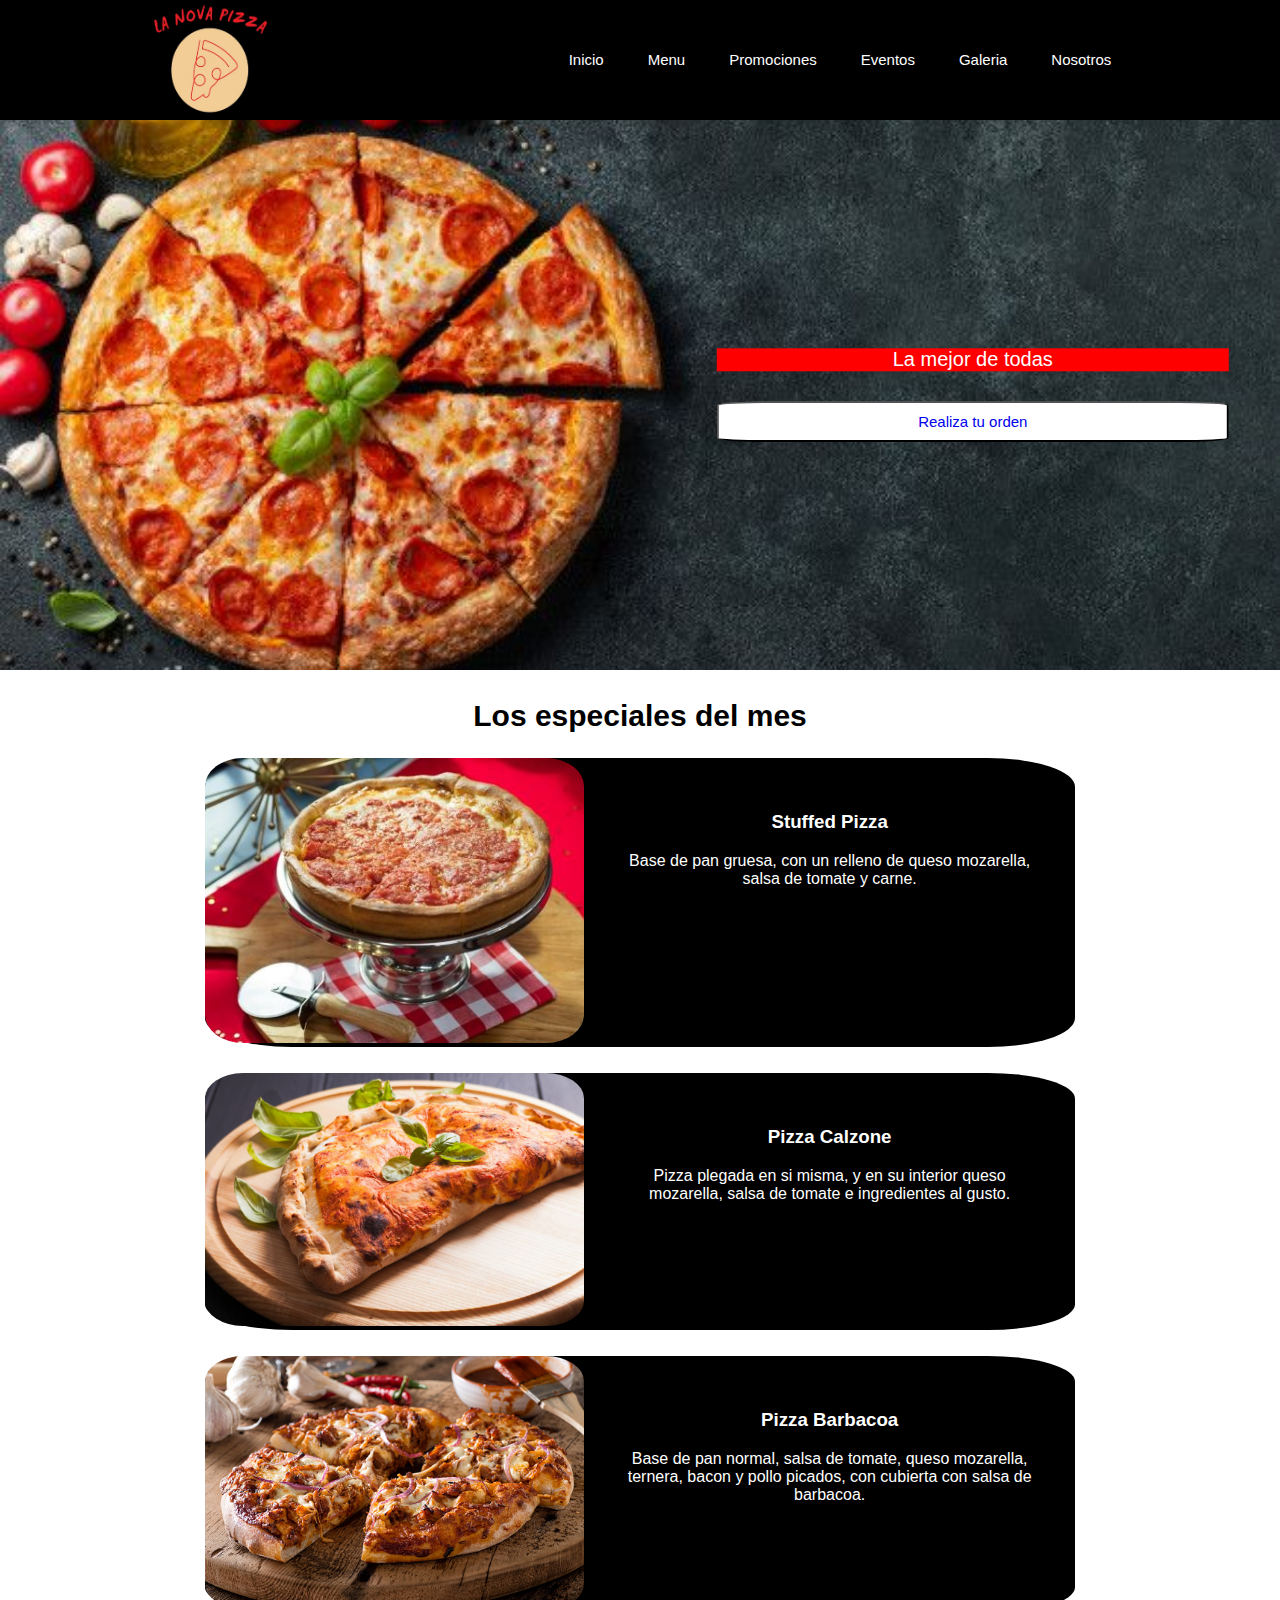
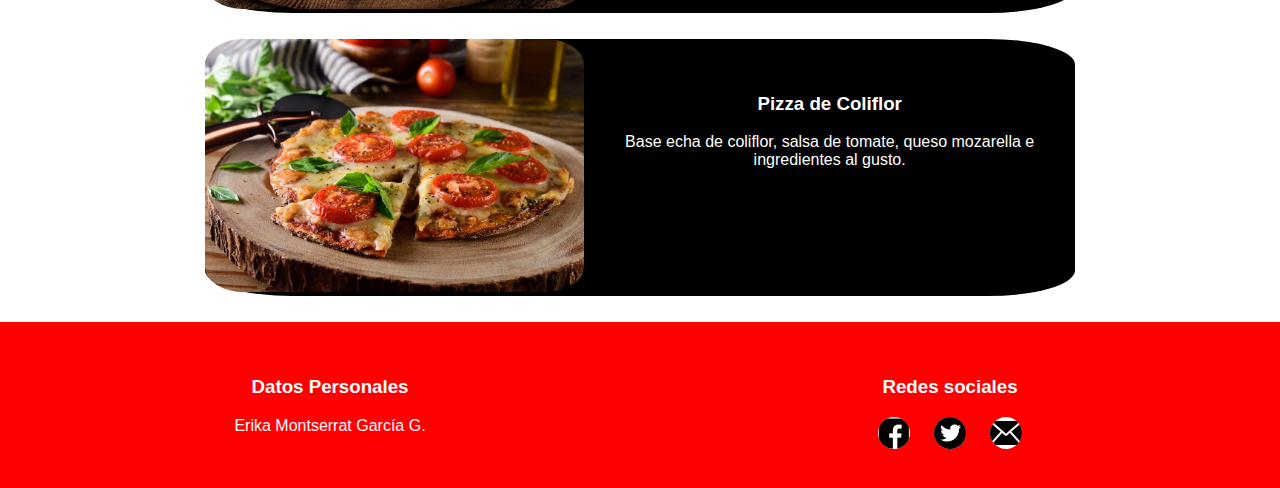
==== index.html @ bd833b9f "primer diseño" ====
<!DOCTYPE html>
<html>
<head>
	<title>La nova pizza</title>
	<link rel="stylesheet" type="text/css" href="estilos.css">
</head>
<body>

<!----------------ENCABEZADO DE LA PAGINA Y LOGO---------------->
	<header id="encabezado">
		<div id="contLogo">
			<img id="logoimg" src="imagenes/logo.jpeg">
			<!--<h1 id="logo">La Nova Pizza</h1>-->
			<!--<img id="imgLogo" src="" height="80" width="80" >-->
		</div>

		<!-- Menu con distintas secciones -->
		<div id="navegadorMenu">
			<ul id="menu">
				<li><a href="index.html">Inicio</a></li>
				<li><a href="menu.html">Menu</a></li>
				<li><a href="promociones.html">Promociones</a></li>
				<li><a href="eventos.html">Eventos</a></li>
				<li><a href="galeria.html">Galeria</a></li>
				<li><a href="nosotros.html">Nosotros</a></li>
			</ul>
		</div>
	</header>

	<!-- seccion donde slogan y boton dentro de la imagen principal -->
	<div  id="contInicio">
		<img id="imInicio" src="imagenes/inicio1.jpg">
		<div id="slogan">La mejor de todas</div>
		<button id="botonOrden"><a href="menu.html">Realiza tu orden</a></button>
	</div>

<!----------------------SECCION DE LOS ESPECIALES-------------->
	<div id="secEspecial">
		<h2 id="titulo">Los especiales del mes</h2>
	</div>

	<div id="seccionEspecial">
		<div id="contenedor" >
			<div id="especial">
				<img id="img1" src="imagenes/especial1.jpg">
			</div>
			<div id="especialText">
				<h3 id="titEspecial">Stuffed Pizza</h3>
				<p id="descEspecial">Base de pan gruesa, con un relleno de queso mozarella, salsa de tomate y carne.</p>
			</div>
		</div>	
		<div id="contenedor">
			<div id="especial">
				<img id="img2" src="imagenes/especial2.jpg">
			</div>
			<div id="especialText">
				<h3 id="titEspecial">Pizza Calzone</h3>
				<p id="descEspecial">Pizza plegada en si misma, y en su interior queso mozarella, salsa de tomate e ingredientes al gusto.
				</p>
			</div>
		</div>	
		<div id="contenedor">
			<div id="especial">
				<img id="img3" src="imagenes/especial3.jpg">
			</div>
			<div id="especialText">
				<h3 id="titEspecial">Pizza Barbacoa</h3>
				<p id="descEspecial">Base de pan normal, salsa de tomate, queso mozarella, ternera, bacon y pollo picados, con cubierta con salsa de barbacoa.
			</div>
		</div>	
		<div id="contenedor">
			<div id="especial">
				<img id="img4" src="imagenes/especial4.jpg">
			</div>
			<div id="especialText">
				<h3 id="titEspecial">Pizza de Coliflor</h3>
				<p id="descEspecial">Base echa de coliflor, salsa de tomate, queso mozarella e ingredientes al gusto.</p>
			</div>
		</div>	
	</div>


<!--------------------------PIE DE PAGINA----------------------->
	<footer id="piePagina">
		<div id="columnas">
			<div id="columna1">
				<h3>Datos Personales</h3>
				<p>Erika Montserrat García G.</p>
			</div>
			<div id="columna2">
			<h3>Redes sociales</h3>
			<a href=""><img id="facebook" src="iconos/facebook.ico"></a>
			<a href=""><img id="twitter" src="iconos/twitter.ico"></a>
			<a href=""><img id="gmail" src="iconos/gmail.ico"></a>
			</div>
		</div>
	</footer>

</body>
</html>
---- estilos.css ----
body{
	margin: 0;
	padding: 0;
}
/*--------------------------- Encabezado---------------------------- */
header#encabezado{
	background-color: black;
	display: flex;
	width: 100%;
	max-width: 100%;
}
div#contLogo{
	display: flex
}
img#logoimg{
	width: 120px;
	height: 120px;
	padding-left: 150px;
}
/*
h1#logo{
	font-family: Brush Script MT;
	color: black;
	padding-left: 40px;
	margin-right: 200px;
}
*/
/*--------------------------------menu----------------------------------*/

div#navegadorMenu{
	display: flex;
}
#navegadorMenu ul{
	position: absolute;
	top: 15px;
	right: 120px;
	width: 50%;
	list-style: none;
	text-align: center;
	/*background-color: rgba(235,237,239,0.4);*/
	transition: all 500ms ease;
	z-index: 2000;
	/*opacity: 0;
	visibility: hidden;*/
}
#menu >li {
	display: inline-block;
	padding: 20px;
}
#menu >li>a{
	text-decoration: none;
	font-family: arial ;
	font-size: 15px;
	color: white;
}
#menu >li:hover{
	background-color: red;
}

/*--------------------------contenido de la pagina----------------------*/
div#contInicio{
	position: relative;
}
img#imInicio{
	width: 100%;
	max-width: 100%;
	height: 550px;
	object-fit: cover;
}
div#slogan{
	font-size: 20px;
	font-family: arial, bold;
	background-color: red;
	width: 40%;
	color: white;
	text-align: center;
	position: absolute;
	z-index: 1500;
	top: 45%;
	left: 50%;
	transform: translateX(15%) translateY(-90%);
}
button#botonOrden{
	font-size: 15px;
	font-family: arial, bold;
	padding: 10px;
	border-radius: 10%;
	background-color: white;
	width: 40%;
	color: white;
	text-align: center;
	position: absolute;
	z-index: 1500;
	top: 50%;
	left: 50%;
	transform: translateX(15%) translateY(10%);
}
#botonOrden > a{
	text-decoration: none;
}
/*-------------------------Contenido especial--------------------*/
div#secEspecial{
	width: 100%;
	text-align: center;
}
h2#titulo{
	font-family: arial ;
	font-size: 30px;
}


div#seccionEspecial{
	width: 100%
	max-width: 100%;
	padding:0px 16% 0px;
	margin: 0;
}
div#contenedor{
	background-color: black;
	display: flex;
	flex-direction: row;
	flex-direction: wrap;
	margin-bottom: 3%;
	border-radius: 10%;
}
div#especial{
	width: 45%;
}
img#img1, #img2, #img3, #img4{
	width: 100%;
	object-fit: cover;
	border-radius: 10%;

}
div#especialText{
	width: 50%;
	margin: 4%;
}
h3#titEspecial{
	color: white;
	font-family: arial;
	text-align: center;

}
p#descEspecial{
	color: white;
	font-family: arial;
	text-align: center;
}
/*--------------------------Pie de pagina---------------------------*/
footer#piePagina > div#columnas{
	background-color: red;
	width: 100%;
	max-width: 100%;
	display: grid;
	grid-gap: 0px;
	grid-template-columns: repeat(2, 1fr);
	padding: 5px, 0px;
	justify-content: center;
}
footer#piePagina{
	font-family: arial;
	text-align: center;
	color: white;
	display: flex;
	width: 100%;
	max-width: 100%;
}
div#columnas{
	background-color: pink;
	padding: 20px;
}
div#columna1{
	margin: 15px;
}
div#columna2{
	margin: 15px;
}
div#columna2 > a{
	padding: 10px;
	margin: 0;
}
img#facebook{
	border-radius: 50%;
	background-color: white;
}
img#twitter{
	border-radius: 50%;
	background-color: white;
}
img#gmail{
	border-radius: 50%;
	background-color: white;
}
/*-----------Ajuste de acuerdo a medidas de la pantalla--------*/
@media screen and (min-width: 480px){

}
@media screen and (min-width: 768px){

}
@media screen and (min-width: 1024px){

}
/*----------------------PAGINA MENU----------------------------*/
div#titulos{
	width: 100%;
	text-align: center;
}
h2#titulo{
	font-family: arial;
}
div#menuPizzas{
	width: 100%
	max-width: 100%;
	padding:0px 16% 0px;
	margin: 0;
	display: flex;
	flex-direction: column;
}
div#contPizzas{
	width: 100%;
	display: flex;
	flex-direction: column;
	flex-direction: row;
	margin-bottom: 10px;
}
div#pizza{
	width: 85%;
	margin-right: 15px;
}
div#contPizzas1{
	width: 100%;
	display: flex;
	flex-direction: column;
	flex-direction: row;
	flex-direction: wrap;
	margin-bottom: 10px;
}
div#pizza1{
	width: 85%;
	margin-right: 15px;
}
div#contPizzas2{
	width: 100%;
	display: flex;
	flex-direction: column;
	flex-direction: row;
	flex-direction: wrap;
}
div#pizza2{
	width: 85%;
	margin-right: 15px;
}
h3#titPizza{
	text-align: center;
	font-family: arial;
}
p#descPizza{
	text-align: center;
	font-family: arial;
}
img#pizza1, #pizza2, #pizza3, #pizza4, 
#pizza5, #pizza6, #pizza7, #pizza8, #pizza9,
#pizza10
{
	width: 100%;
	object-fit: cover;
	border-radius: 50%;
}


div#menuBebidas{
	width: 100%
	max-width: 100%;
	padding:0px 16% 0px;
	margin: 0;
	display: flex;
	flex-direction: column;
}
div#contBebidas{
	width: 100%;
	display: flex;
	flex-direction: column;
	flex-direction: row;
	margin-bottom: 10px;
}
div#bebida{
	width: 85%;
	margin-right: 15px;
}

div#contBebidas1{
	width: 100%;
	display: flex;
	flex-direction: column;
	flex-direction: row;
	margin-bottom: 10px;
}
div#bebida1{
	width: 85%;
	margin-right: 15px;
}
div#contBebidas2{
	width: 100%;
	display: flex;
	flex-direction: column;
	flex-direction: row;
	margin-bottom: 10px;
}
div#bebida2{
	width: 85%;
	margin-right: 15px;
}
div#contBebidas3{
	width: 100%;
	display: flex;
	flex-direction: column;
	flex-direction: row;
	margin-bottom: 10px;
}
div#bebida3{
	width: 85%;
	margin-right: 15px;
}
div#contBebidas4{
	width: 100%;
	display: flex;
	flex-direction: column;
	flex-direction: row;
	margin-bottom: 10px;
}
div#bebida4{
	width: 85%;
	margin-right: 15px;
}
div#contBebidas5{
	width: 100%;
	display: flex;
	flex-direction: column;
	flex-direction: row;
	margin-bottom: 10px;
}
div#bebida5{
	width: 85%;
	margin-right: 15px;
}
div#contBebidas6{
	width: 100%;
	display: flex;
	flex-direction: column;
	flex-direction: row;
	margin-bottom: 10px;
}
div#bebida6{
	width: 85%;
	margin-right: 15px;
}


h3#titBebida{
	text-align: center;
	font-family: arial;
}
p#descBebida{
	text-align: center;
	font-family: arial;
}
img#bebida1, #bebida2, #bebida3, #bebida4, #bebida5,
#bebida6, #bebida7, #bebida8, #bebida9,#bebida10, 
#bebida11, #bebida12, #bebida13, #bebida14, #bebida15, 
#bebida16, #bebida17, #bebida18, #bebida19, #bebida20,
#bebida21, #bebida22, #bebida23, #bebida24, #bebida25, 
#bebida26, #bebida27
{
	width: 100%;
	object-fit: cover;
}


div#menuPostres{
	width: 100%
	max-width: 100%;
	padding:0px 16% 0px;
	margin: 0;
	display: flex;
	flex-direction: column;
}
div#contPostres{
	width: 100%;
	display: flex;
	flex-direction: column;
	flex-direction: row;
	margin-bottom: 10px;
}
div#postre{
	width: 85%;
	margin-right: 15px;
}

div#contPostres1{
	width: 100%;
	display: flex;
	flex-direction: column;
	flex-direction: row;
	margin-bottom: 10px;
}
div#postre1{
	width: 85%;
	margin-right: 15px;
}
div#contPostres2{
	width: 100%;
	display: flex;
	flex-direction: column;
	flex-direction: row;
	margin-bottom: 10px;
}
div#postre2{
	width: 85%;
	margin-right: 15px;
}
h3#titPostre{
	text-align: center;
	font-family: arial;
}
p#descPostre{
	text-align: center;
	font-family: arial;
}
img#postre1, #postre2, #postre3, #postre4, #postre5,
#postre6, #postre7, #postre8, #postre9,#postre10, 
#postre13, #postre12
{
	width: 100%;
	object-fit: cover;
}
/*----------------------PAGINA PROMOCIONES----------------------*/
div#contenido{
	width: 100%
	max-width: 100%;
	padding:0px 5% 0px;
	margin: 0;
	display: flex;
	flex-direction: column;
}
img#promociones{
	width: 100%;
	max-width: 100%;
	height: 400px;
	object-fit: cover;
}
div#contPromociones{
	position: relative;
}
div#texto1{
	display: flex;
	font-size: 50px;
	font-family: arial, bold;
	border: black 7px double;
	width: 30%;
	color: white;
	text-align: center;
	position: absolute;
	z-index: 1500;
	top: 45%;
	left: 50%;
	transform: translateX(35%) translateY(-50%);
}
div#texto2{
	display: flex;
	font-size: 50px;
	font-family: arial, bold;
	border: black 7px double;
	width: 30%;
	color: white;
	text-align: center;
	position: absolute;
	z-index: 1500;
	top: 45%;
	left: 50%;
	transform: translateX(-110%) translateY(-50%);
}
div#texto3{
	display: flex;
	font-size: 50px;
	font-family: arial, bold;
	border: black 7px double;
	width: 30%;
	color: white;
	text-align: center;
	position: absolute;
	z-index: 1500;
	top: 45%;
	left: 50%;
	transform: translateX(35%) translateY(-50%);
}

/*--------------------CONTENIDO PAGINA EVENTOS--------------------*/
div#contEventoImg{
}
div#contEventoImg > img{
	width: 100%;
	max-width: 100%;
	object-fit: cover;
}
h1#evento{
	background-color: black;
	font-family: arial, bold;
	width: 40%;
	color: white;
	text-align: center;
	position: absolute;
	z-index: ;
	top: 20%;
	left: 50%;
	transform: translateX(-50%) ;
}


div#contInformacion{
	width: 100%
	max-width: 100%;
	padding:0px 16% 0px;
	margin: 0;
}
div#contEvento{
	background-color: black;
	display: flex;
	flex-direction: row;
	flex-direction: wrap;
}
div#evento{
	width: 45%;
}
img#evento1, #evento2, #evento3, #evento4{
	width: 100%;
	object-fit: cover;
	border-radius: 50%;

}
div#eventoText{
	width: 50%;
	margin: 4%;
}
h3#titEvento{
	color: white;
	font-family: arial;
	text-align: center;

}
p#descEvento{
	color: white;
	font-family: arial;
	text-align: center;
}
/*----------------------CONTENIDO PAGINA GALERIA----------------------*/
ul#contGaleria{
	padding: 0px;
	margin: 0px 15% 0px;
	margin-bottom: 35px;
}
#contGaleria > li{
	display: inline-block;
	list-style: none;
	margin-right: 7px;
}
#contGaleria > li > img{
	padding: 0px;
	object-fit: cover;
	display: flex;
}
/*----------------------CONTENIDO PAGINA GALERIA----------------------*/
div#contNosotrosImg{
	background-color: black;
	padding: 0px 20% 0px;
}
div#contNosotrosImg > img{
	width: 50%;
	max-width: 100%;
	object-fit: cover;
	transform: translateX(50%) ;
}
h1#nosotros{
	font-family: arial, bold;
	width: 40%;
	color: black;
	text-align: center;
	transform: translateX(75%)
	/*
	top: 20%;
	left: 50%;
	transform: translateX(-40%);*/
}
/*-------------------CONTENIDO PAGINA NOSOTROS-----------------*/
div#contFilo{
	padding: 0px 16% 0px;
	display: flex;
	flex-direction: column;
}
div#contMision{
	padding:0px 16% 0px;
	display: flex;
	flex-direction: column;
	flex-direction: row;
}
div#contMision2{
	width: 50%;
	display: flex;
	flex-direction: column;
}
div#contValores{
	padding: 0px 16% 0px;
	display: flex;
	flex-direction: column;
	margin-bottom: 30px;
}
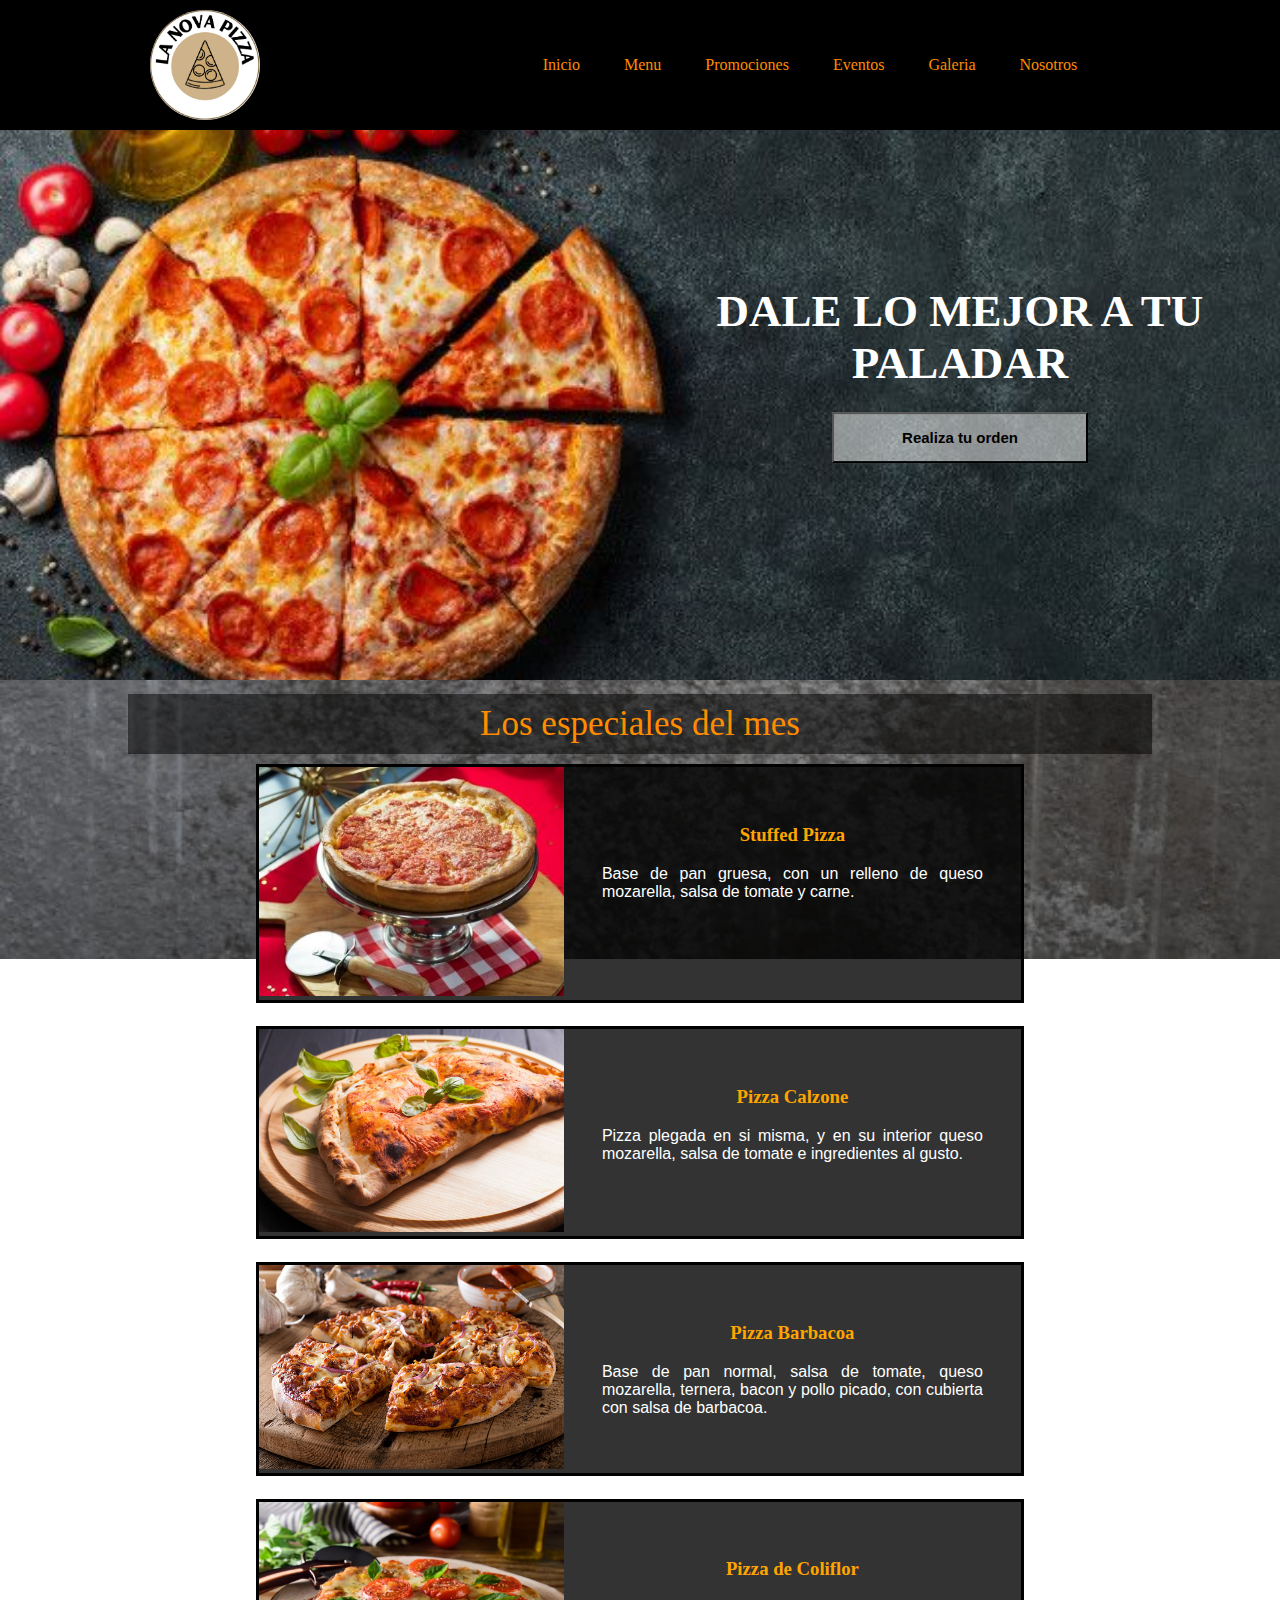
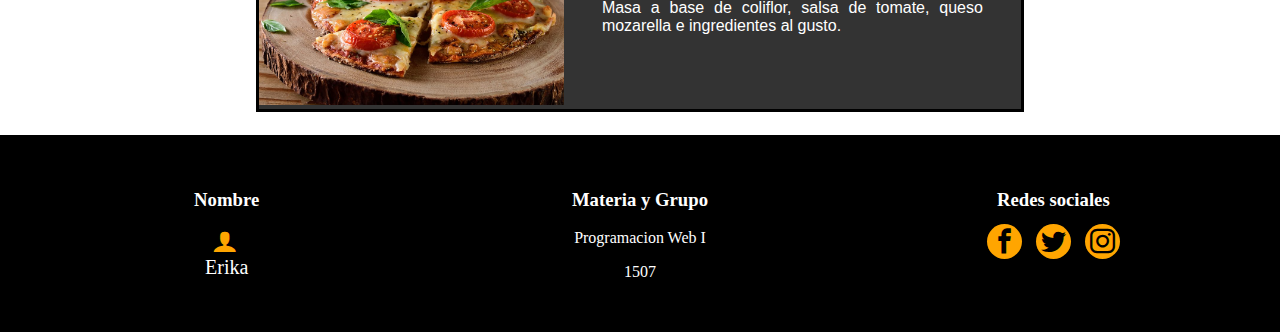
==== commit cc8c1e08: "Pagina Final" ====
--- a/index.html
+++ b/index.html
@@ -2,47 +2,47 @@
 <html>
 <head>
 	<title>La nova pizza</title>
-	<link rel="stylesheet" type="text/css" href="estilos.css">
+	<link rel="shortcut icon" href="imagenesFinal/circulo.png">
+	<link rel="stylesheet" type="text/css" href="estilosFinal.css">
+	<link rel="stylesheet" type="text/css" href="style.css">
 </head>
 <body>
 
-<!----------------ENCABEZADO DE LA PAGINA Y LOGO---------------->
+<!--------------------------------------------------ENCABEZADO DE LA PAGINA Y LOGO---------------------------------------->
 	<header id="encabezado">
 		<div id="contLogo">
-			<img id="logoimg" src="imagenes/logo.jpeg">
-			<!--<h1 id="logo">La Nova Pizza</h1>-->
-			<!--<img id="imgLogo" src="" height="80" width="80" >-->
+			<img id="logoimg" src="imagenesFinal/logo3.jpg">
 		</div>
 
-		<!-- Menu con distintas secciones -->
+<!----------------------MENU CON DISTINTAS SECIONES------------------------>
 		<div id="navegadorMenu">
 			<ul id="menu">
 				<li><a href="index.html">Inicio</a></li>
-				<li><a href="menu.html">Menu</a></li>
-				<li><a href="promociones.html">Promociones</a></li>
-				<li><a href="eventos.html">Eventos</a></li>
-				<li><a href="galeria.html">Galeria</a></li>
-				<li><a href="nosotros.html">Nosotros</a></li>
+				<li><a href="menuFinal.html">Menu</a></li>
+				<li><a href="promocionesFinal.html">Promociones</a></li>
+				<li><a href="eventosFinal.html">Eventos</a></li>
+				<li><a href="galeriaFinal.html">Galeria</a></li>
+				<li><a href="nosotrosFinal.html">Nosotros</a></li>
 			</ul>
 		</div>
 	</header>
 
-	<!-- seccion donde slogan y boton dentro de la imagen principal -->
+<!-------------------------Sección eslogan y boton------------------------------->
 	<div  id="contInicio">
-		<img id="imInicio" src="imagenes/inicio1.jpg">
-		<div id="slogan">La mejor de todas</div>
+		<img id="imInicio" src="imagenesFinal/inicio1_1.png">
+		<div id="slogan">DALE LO MEJOR A TU PALADAR</div>
 		<button id="botonOrden"><a href="menu.html">Realiza tu orden</a></button>
 	</div>
 
-<!----------------------SECCION DE LOS ESPECIALES-------------->
+<!------------------------------------------------------SECCION DE LOS ESPECIALES------------------------------------------->
 	<div id="secEspecial">
-		<h2 id="titulo">Los especiales del mes</h2>
+		<div id="titulo">Los especiales del mes</div>
 	</div>
 
 	<div id="seccionEspecial">
 		<div id="contenedor" >
 			<div id="especial">
-				<img id="img1" src="imagenes/especial1.jpg">
+				<img id="img1" src="imagenesFinal/especial1.jpg">
 			</div>
 			<div id="especialText">
 				<h3 id="titEspecial">Stuffed Pizza</h3>
@@ -51,7 +51,7 @@
 		</div>	
 		<div id="contenedor">
 			<div id="especial">
-				<img id="img2" src="imagenes/especial2.jpg">
+				<img id="img2" src="imagenesFinal/especial2.jpg">
 			</div>
 			<div id="especialText">
 				<h3 id="titEspecial">Pizza Calzone</h3>
@@ -61,37 +61,45 @@
 		</div>	
 		<div id="contenedor">
 			<div id="especial">
-				<img id="img3" src="imagenes/especial3.jpg">
+				<img id="img3" src="imagenesFinal/especial3.jpg">
 			</div>
 			<div id="especialText">
 				<h3 id="titEspecial">Pizza Barbacoa</h3>
-				<p id="descEspecial">Base de pan normal, salsa de tomate, queso mozarella, ternera, bacon y pollo picados, con cubierta con salsa de barbacoa.
+				<p id="descEspecial">Base de pan normal, salsa de tomate, queso mozarella, ternera, bacon y pollo picado, con cubierta con salsa de barbacoa.
 			</div>
 		</div>	
 		<div id="contenedor">
 			<div id="especial">
-				<img id="img4" src="imagenes/especial4.jpg">
+				<img id="img4" src="imagenesFinal/especial4.jpg">
 			</div>
 			<div id="especialText">
 				<h3 id="titEspecial">Pizza de Coliflor</h3>
-				<p id="descEspecial">Base echa de coliflor, salsa de tomate, queso mozarella e ingredientes al gusto.</p>
+				<p id="descEspecial">Masa a base de coliflor, salsa de tomate, queso mozarella e ingredientes al gusto.</p>
 			</div>
 		</div>	
 	</div>
 
-
-<!--------------------------PIE DE PAGINA----------------------->
+<!---------------------------------------------------------PIE DE PAGINA---------------------------------------------------------->
 	<footer id="piePagina">
 		<div id="columnas">
 			<div id="columna1">
-				<h3>Datos Personales</h3>
-				<p>Erika Montserrat García G.</p>
+				<h3>Nombre</h3>
+				<span class="icon-user"></span>
+				<div id="miNombre">Erika</div>
 			</div>
+
 			<div id="columna2">
-			<h3>Redes sociales</h3>
-			<a href=""><img id="facebook" src="iconos/facebook.ico"></a>
-			<a href=""><img id="twitter" src="iconos/twitter.ico"></a>
-			<a href=""><img id="gmail" src="iconos/gmail.ico"></a>
+				<h3>Materia y Grupo</h3>
+				<p>Programacion Web I</p>
+				<p>1507</p>
+				
+			</div>
+
+			<div id="columna3">
+				<h3>Redes sociales</h3>
+				<span class="icon-facebook"></span>
+				<span class="icon-twitter"></span>
+				<span class="icon-instagram"></span>
 			</div>
 		</div>
 	</footer>
--- a/estilosFinal.css
+++ b/estilosFinal.css
@@ -0,0 +1,780 @@
+body{
+	margin: 0;
+	padding: 0;
+
+	background-image: url(imagenesFinal/fondo.jpg);
+	background-repeat: no-repeat;
+	background-attachment: fixed;
+	background-size: cover;
+}
+/*-------------------------------------------------------------ENCABEZADO----------------------------------------------------- */
+header#encabezado{
+	background-color: black;
+	padding-top: 10px;
+	padding-bottom: 10px;
+	width: 100%;
+	max-width: 100%;
+}
+div#contLogo{
+	display: flex
+}
+img#logoimg{
+	width: 110px;
+	height: 110px;
+	margin-left: 150px;
+	object-fit: cover;
+	border-radius: 50%;
+}
+
+/*------------------------------------------------------------MENU NAVEGADOR---------------------------------------------------*/
+div#navegadorMenu{
+	display: flex;
+}
+#navegadorMenu ul{
+	position: absolute;
+	top: 20px;
+	right: 150px;
+	width: 50%;
+	list-style: none;
+	text-align: center;
+	transition: all 500ms ease;
+	z-index: 2000;
+}
+#menu >li {
+	display: inline-block;
+	padding: 20px;
+}
+#menu >li>a{
+	text-decoration: none;
+	font-family: Leelawadee UI;
+	font-size: 16px;
+	color: #FF8C00;
+}
+#menu >li:hover{
+	background-color: rgba(255,255,255,0.1);
+}
+
+/*-------------------------------------------------IMAGEN Y SLOGAN PAGINA DE INICIO-------------------------------------------------*/
+div#contInicio{
+	position: relative;
+}
+img#imInicio{
+	width: 100%;
+	max-width: 100%;
+	height: 550px;
+	object-fit: cover;
+}
+div#slogan{
+	font-size: 45px;
+	font-family: Leelawadee UI;
+	font-weight: bolder;
+	color: white;
+	text-align: center;
+	position: absolute;
+	z-index: 1500;
+	top: 45%;
+	left: 50%;
+	transform: translateX(0%) translateY(-90%);
+}
+button#botonOrden{
+	background-color: rgba(255,255,255,0.5);
+	padding: 15px;
+	border-color: black;
+	width: 20%;
+	text-align: center;
+	position: absolute;
+	top: 50%;
+	left: 50%;
+	transform: translateX(75%) translateY(10%);
+}
+#botonOrden > a{
+	text-decoration: none;
+	font-family: arial;
+	font-weight: bolder;
+	font-size: 15px;
+	color: black;
+}
+
+/*----------------------------------------------------SECCIÓN ESPECIAL PAGINA DE INICIO------------------------------------------------*/
+div#secEspecial{
+	width: 100%;
+	text-align: center;
+}
+div#titulo{
+	background-color: rgba(0,0,0,0.5);
+	font-family: Leelawadee UI;
+	font-weight: lighter;
+	font-size: 35px;
+	margin: 10px;
+	margin-left: 10%;
+	margin-right: 10%;
+	padding: 10px;
+	color: #FF8C00;
+}
+div#seccionEspecial{
+	width: 100%
+	max-width: 100%;
+	padding:0px 20% 0px;
+	margin: 0;
+}
+div#contenedor{
+	border-style: solid;
+	border-color: black;
+	background-color: rgba(0,0,0,0.8);
+	display: flex;
+	flex-direction: row;
+	flex-direction: wrap;
+	margin-bottom: 3%;
+}
+div#especial{
+	width: 40%;
+}
+img#img1, #img2, #img3, #img4{
+	width: 100%;
+	object-fit: cover;
+}
+div#especialText{
+	width: 50%;
+	margin: 5%;
+}
+h3#titEspecial{
+	color: orange;
+	font-family: Leelawadee UI;
+	text-align: center;
+}
+p#descEspecial{
+	color: white;
+	font-family: arial;
+	font-weight: lighter;
+	text-align: justify;
+
+}
+
+/*---------------------------------------------------------MENU DE COMIDA-------------------------------------------------------------*/
+div#titulos{
+	width: 100%;
+	text-align: center;
+}
+div#titulo1{
+	background-color: rgba(0,0,0,0.5);
+	font-family: Leelawadee UI;
+	font-weight: lighter;
+	font-size: 35px;
+	margin: 10px;
+	margin-left: 10%;
+	margin-right: 10%;
+	padding: 10px;
+	color: #FF8C00;
+}
+div#titulo2{
+	background-color: rgba(0,0,0,0.5);
+	font-family: Leelawadee UI;
+	font-weight: lighter;
+	font-size: 35px;
+	margin: 10px;
+	padding: 10px;
+	color: #FF8C00;
+}
+/*---------------------------------------------------------APARTADO PIZZAS------------------------------------------------------------*/
+div#menuPizzas{
+	width: 100%
+	max-width: 100%;
+	padding:0px 16% 0px;
+	margin: 0;
+	display: flex;
+	flex-direction: column;
+}
+div#contPizzas{
+	width: 100%;
+	display: flex;
+	flex-direction: column;
+	flex-direction: row;
+	margin-bottom: 10px;
+}
+div#pizza{
+	width: 85%;
+	margin-right: 15px;
+}
+div#contPizzas1{
+	width: 100%;
+	display: flex;
+	flex-direction: column;
+	flex-direction: row;
+	flex-direction: wrap;
+	margin-bottom: 10px;
+}
+div#pizza1{
+	width: 85%;
+	margin-right: 15px;
+}
+div#contPizzas2{
+	width: 100%;
+	display: flex;
+	flex-direction: column;
+	flex-direction: row;
+	flex-direction: wrap;
+}
+div#pizza2_1{
+	width: 85%;
+	margin-right: 15px;
+}
+h3#titPizza{
+	text-align: center;
+	font-family: arial;
+	color: white;
+	background-color: black;
+}
+p#descPizza{
+	text-align: justify-all;
+	font-family: arial;
+	height: 95px;
+	padding: 5px;
+	color: white;
+}
+h4#titTamaño{
+	text-align: center;
+	font-family: arial;
+	color: white;
+	background-color: black;
+}
+p#precioPizza{
+	text-align: center;
+	font-size: 20px;
+	color: white;
+	font-family: Leelawadee UI;
+	font-weight: bolder;
+}
+img#pizza1, #pizza2, #pizza3, #pizza4, 
+#pizza5, #pizza6, #pizza7, #pizza8, #pizza9,
+#pizza10
+{
+	width: 100%;
+	object-fit: cover;
+	border-radius: 50%;
+	height: 210px;
+	width: 210px;
+}
+hr#divisiones{ 
+	width: 100%;
+	margin-bottom: 40px;
+}
+/*------------------------------------------------------APARTADO BEBIDAS--------------------------------------------------------------*/
+div#menuBebidas{
+	width: 100%
+	max-width: 100%;
+	padding:0px 16% 0px;
+	margin: 0;
+	display: flex;
+	flex-direction: column;
+}
+div#contBebidas{
+	width: 100%;
+	display: flex;
+	flex-direction: column;
+	flex-direction: row;
+	margin-bottom: 10px;
+}
+div#bebida{
+	width: 85%;
+	margin-right: 15px;
+}
+
+div#contBebidas1{
+	width: 100%;
+	display: flex;
+	flex-direction: column;
+	flex-direction: row;
+	margin-bottom: 10px;
+}
+div#bebida1{
+	width: 85%;
+	margin-right: 15px;
+}
+div#contBebidas2{
+	width: 100%;
+	display: flex;
+	flex-direction: column;
+	flex-direction: row;
+	margin-bottom: 10px;
+}
+div#bebida2_1{
+	width: 85%;
+	margin-right: 15px;
+}
+div#contBebidas3{
+	width: 100%;
+	display: flex;
+	flex-direction: column;
+	flex-direction: row;
+	margin-bottom: 10px;
+}
+div#bebida3_1{
+	width: 85%;
+	margin-right: 15px;
+}
+div#contBebidas4{
+	width: 100%;
+	display: flex;
+	flex-direction: column;
+	flex-direction: row;
+	margin-bottom: 10px;
+}
+div#bebida4_1{
+	width: 85%;
+	margin-right: 15px;
+}
+div#contBebidas5{
+	width: 100%;
+	display: flex;
+	flex-direction: column;
+	flex-direction: row;
+	margin-bottom: 10px;
+}
+div#bebida5_1{
+	width: 85%;
+	margin-right: 15px;
+}
+div#contBebidas6{
+	width: 100%;
+	display: flex;
+	flex-direction: column;
+	flex-direction: row;
+	margin-bottom: 10px;
+}
+div#bebida6_1{
+	width: 85%;
+	margin-right: 15px;
+}
+h3#titBebida{
+	text-align: center;
+	font-family: arial;
+	color: white;
+	background-color: black;
+}
+p#descBebida{
+	text-align: center;
+	font-size: 20px;
+	color: white;
+	font-family: Leelawadee UI;
+	font-weight: bolder;
+}
+p#precioBebida{
+	text-align: center;
+	font-size: 25px;
+	color: white;
+	font-family: Leelawadee UI;
+	font-weight: bolder;
+}
+img#bebida1, #bebida2, #bebida3, #bebida4, #bebida5,
+#bebida6, #bebida7, #bebida8, #bebida9,#bebida10, 
+#bebida11
+{
+	width: 100%;
+	object-fit: cover;
+	height: 210px;
+	width: 210px;
+	border-radius: 50%;
+}
+img#bebida12, #bebida13, #bebida14, #bebida15, 
+#bebida16, #bebida17, #bebida18, #bebida19, #bebida20,
+#bebida21, #bebida22, #bebida23, #bebida24, #bebida25, 
+#bebida26, #bebida27
+{
+	width: 100%;
+	object-fit: cover;
+	border-radius: 50%;
+}
+/*---------------------------------------------------------APARTADO POSTRES-----------------------------------------------------------*/
+div#menuPostres{
+	width: 100%
+	max-width: 100%;
+	padding:0px 16% 0px;
+	margin: 0;
+	display: flex;
+	flex-direction: column;
+}
+div#contPostres{
+	width: 100%;
+	display: flex;
+	flex-direction: column;
+	flex-direction: row;
+	margin-bottom: 10px;
+}
+div#postre{
+	width: 85%;
+	margin-right: 15px;
+}
+div#contPostres1{
+	width: 100%;
+	display: flex;
+	flex-direction: column;
+	flex-direction: row;
+	margin-bottom: 10px;
+}
+div#postre1{
+	width: 85%;
+	margin-right: 15px;
+}
+div#contPostres2{
+	width: 100%;
+	display: flex;
+	flex-direction: column;
+	flex-direction: row;
+	margin-bottom: 10px;
+}
+div#postre2_1{
+	width: 85%;
+	margin-right: 15px;
+}
+h3#titPostre{
+	text-align: center;
+	font-family: arial;
+	color: white;
+	background-color: black;
+}
+p#descPostre{
+	text-align: justify-all;
+	font-family: arial;
+	color:white;
+	height: 100px;
+}
+p#precioPostre{
+	text-align: center;
+	font-size: 25px;
+	color: white;
+	font-family: Leelawadee UI;
+	font-weight: bolder;
+}
+img#postre1, #postre2, #postre3, #postre4, #postre5,
+#postre6, #postre7, #postre8, #postre9,#postre10, 
+#postre13, #postre12
+{
+	width: 100%;
+	object-fit: cover;
+	height: 150px;
+}
+
+/*--------------------------------------------------------------PAGINA PROMOCIONES-----------------------------------------------------*/
+div#titulo2{
+	background-color: rgba(0,0,0,0.5);
+	font-family: Leelawadee UI;
+	font-weight: lighter;
+	font-size: 35px;
+	margin: 10px;
+	margin-left: 5%;
+	margin-right: 5%;
+	padding: 10px;
+	color: #FF8C00;
+}
+div#contenido{
+	width: 100%
+	max-width: 100%;
+	padding:0px 5% 0px;
+	margin: 0;
+	display: flex;
+	flex-direction: column;
+}
+img#promociones{
+	width: 100%;
+	max-width: 100%;
+	height: 400px;
+	object-fit: cover;
+}
+div#contPromociones{
+	position: relative;
+}
+div#texto1{
+	font-family: Leelawadee UI;
+	font-weight: bolder;
+	display: flex;
+	font-size: 40px;
+	width: 40%;
+	border-style: solid;
+	border-color: black;
+	color:#FF8C00;
+	background-color: rgba(0,0,0,0.5);
+	text-align: center;
+	position: absolute;
+	top: 45%;
+	left: 50%;
+	transform: translateX(10%) translateY(-80%);
+}
+div#texto1_1{
+	display: flex;
+	font-size: 20px;
+	font-family: Leelawadee UI;
+	font-weight: lighter;
+	width: 30%;
+	color: white;
+	text-align: center;
+	position: absolute;
+	z-index: 1500;
+	top: 45%;
+	left: 50%;
+	transform: translateX(50%) translateY(90%);
+}
+div#texto2{
+	font-family: Leelawadee UI;
+	font-weight: bolder;
+	display: flex;
+	border-style: solid;
+	border-color: black;
+	font-size: 40px;
+	width: 40%;
+	background-color: rgba(0,0,0,0.5);
+	color:#FF8C00;
+	text-align: center;
+	position: absolute;
+	top: 45%;
+	left: 50%;
+	transform: translateX(-110%) translateY(-60%);
+}
+div#texto2_1{
+	display: flex;
+	font-size: 20px;
+	font-family: Leelawadee UI;
+	font-weight: lighter;
+	width: 40%;
+	color: white;
+	text-align: center;
+	position: absolute;
+	z-index: 1500;
+	top: 45%;
+	left: 50%;
+	transform: translateX(-95%) translateY(240%);
+}
+div#texto3{
+	font-family: Leelawadee UI;
+	font-weight: bolder;
+	display: flex;
+	font-size: 40px;
+	width: 40%;
+	border-style: solid;
+	border-color: black;
+	color:#FF8C00;
+	background-color: rgba(0,0,0,0.5);
+	text-align: center;
+	position: absolute;
+	width: 35%;
+	top: 45%;
+	left: 50%;
+	transform: translateX(15%) translateY(-60%);
+}
+div#texto3_1{
+	display: flex;
+	font-size: 20px;
+	font-family: Leelawadee UI;
+	font-weight: lighter;
+	width: 40%;
+	color: white;
+	text-align: center;
+	position: absolute;
+	z-index: 1500;
+	top: 45%;
+	left: 50%;
+	transform: translateX(25%) translateY(160%);
+}
+
+/*------------------------------------------------------------PAGINA EVENTOS------------------------------------------------------*/
+div#contEventoImg > img{
+	width: 100%;
+	max-width: 100%;
+	object-fit: cover;
+}
+div#titulo3{
+	background-color: rgba(0,0,0,0.5);
+	font-family: Leelawadee UI;
+	font-weight: lighter;
+	font-size: 35px;
+	padding: 10px;
+	margin-top: 15px;
+	width: 90%;
+	color:#FF8C00;
+	text-align: center;
+	position: absolute;
+	top: 20%;
+	left: 50%;
+	transform: translateX(-50%) ;
+}
+div#contInformacion{
+	width: 100%
+	max-width: 100%;
+	padding:0px 16% 0px;
+	margin-bottom: 5px;
+}
+div#contEvento{
+	background-color: black;
+	display: flex;
+	flex-direction: row;
+	flex-direction: wrap;
+}
+div#evento{
+	width: 40%;
+	margin-left: 30px;
+}
+img#evento1, #evento2, #evento3, #evento4{
+	width: 100%;
+	object-fit: cover;
+	border-radius: 50%;
+}
+div#eventoText{
+	width: 45%;
+	margin: 4%;
+	transform: translateY(15%);
+}
+h3#titEvento{
+	color: white;
+	font-family: Leelawadee UI;
+	font-weight: lighter;
+	text-align: center;
+
+}
+p#descEvento{
+	font-family: Leelawadee UI;
+	font-weight: lighter;
+	color: white;
+	padding: 20px;
+	font-size: 20px;
+	text-align: center;
+}
+
+/*---------------------------------------------------------PAGINA GALERIA-------------------------------------------------------------*/
+ul#contGaleria{
+	padding: 0px;
+	margin: 0px 15% 0px;
+	margin-bottom: 35px;
+}
+#contGaleria > li{
+	display: inline-block;
+	list-style: none;
+	margin-right: 7px;
+}
+#contGaleria > li > img{
+	padding: 0px;
+	object-fit: cover;
+	display: flex;
+}
+
+/*---------------------------------------------------------PAGINA NOSOTROS------------------------------------------------------------*/
+div#contNosotrosImg{
+	background-color: black;
+	padding-bottom: 10px;
+}
+div#contNosotrosImg > img{
+	width: 30%;
+	max-width: 100%;
+	object-fit: cover;
+	transform: translateX(110%);
+}
+div#divNosotros{
+	text-align: center;
+}
+img#nosotros{
+	border-radius: 50%;
+	object-fit: cover;
+}
+div#contFilo{
+	font-family: Leelawadee UI;
+	font-weight: bolder;
+	font-size: 18px;
+	color:white;
+	padding: 0px 16% 0px;
+	display: flex;
+	flex-direction: column;
+}
+div#contMision{
+	font-family: Leelawadee UI;
+	font-weight: bolder;
+	font-size: 18px;
+	padding:0px 16% 0px;
+	display: flex;
+	flex-direction: column;
+	flex-direction: row;
+}
+div#contMision1{
+	width: 50%;
+	color: white;
+	display: flex;
+	flex-direction: column;
+}
+div#contMision2{
+	width: 50%;
+	margin-left: 30px;
+	display: flex;
+	flex-direction: column;
+	color: white;
+}
+div#titulo4{
+	background-color: rgba(0,0,0,0.5);
+	width: 15%;
+	padding: 10px;
+	color: #FF8C00;
+	text-align: center;
+	font-size: 20px;
+}
+
+/*------------------------------------------------------------PIE DE PAGINA-------------------------------------------------------------*/
+footer#piePagina > div#columnas{
+	background-color: black;
+	width: 100%;
+	max-width: 100%;
+	display: grid;
+	grid-gap: 0px;
+	grid-template-columns: repeat(3, 1fr);
+	padding: 5px, 0px;
+	justify-content: center;
+}
+footer#piePagina{
+	font-family: Leelawadee UI;
+	text-align: center;
+	color: white;
+	display: flex;
+	width: 100%;
+	max-width: 100%;
+}
+div#columnas{
+	padding: 20px;
+}
+div#columna1{
+	margin: 15px;
+	font-weight: lighter;
+}
+div#columna2{
+	margin: 15px;
+}
+div#columna3{
+	margin: 15px;
+}
+div#miNombre{
+	font-family: Leelawadee UI;
+	font-size: 20px;
+}
+.icon-user:before {
+	color: orange;
+	margin-right: 5px;
+	font-size: 25px;
+}
+.icon-facebook:before {
+	color: black;
+	padding: 5px;
+	margin: 5px;
+	font-size: 25px;
+	border-radius: 50%;
+	background-color: orange;
+}
+.icon-twitter:before {
+	color: black;
+	margin: 5px;
+	padding: 5px;
+	font-size: 25px;
+	border-radius: 50%;
+	background-color: orange;
+}
+.icon-instagram:before {
+	color: black;
+	margin:5px;
+	padding: 5px;
+	font-size: 25px;
+	border-radius: 50%;
+	background-color:orange;
+}--- a/style.css
+++ b/style.css
@@ -0,0 +1,42 @@
+@font-face {
+  font-family: 'icomoon';
+  src:  url('fonts/icomoon.eot?h41e3w');
+  src:  url('fonts/icomoon.eot?h41e3w#iefix') format('embedded-opentype'),
+    url('fonts/icomoon.ttf?h41e3w') format('truetype'),
+    url('fonts/icomoon.woff?h41e3w') format('woff'),
+    url('fonts/icomoon.svg?h41e3w#icomoon') format('svg');
+  font-weight: normal;
+  font-style: normal;
+  font-display: block;
+}
+
+[class^="icon-"], [class*=" icon-"] {
+  /* use !important to prevent issues with browser extensions that change fonts */
+  font-family: 'icomoon' !important;
+  speak: never;
+  font-style: normal;
+  font-weight: normal;
+  font-variant: normal;
+  text-transform: none;
+  line-height: 1;
+
+  /* Better Font Rendering =========== */
+  -webkit-font-smoothing: antialiased;
+  -moz-osx-font-smoothing: grayscale;
+}
+
+.icon-home:before {
+  content: "\e900";
+}
+.icon-user:before {
+  content: "\e971";
+}
+.icon-facebook:before {
+  content: "\ea90";
+}
+.icon-instagram:before {
+  content: "\ea92";
+}
+.icon-twitter:before {
+  content: "\ea96";
+}
